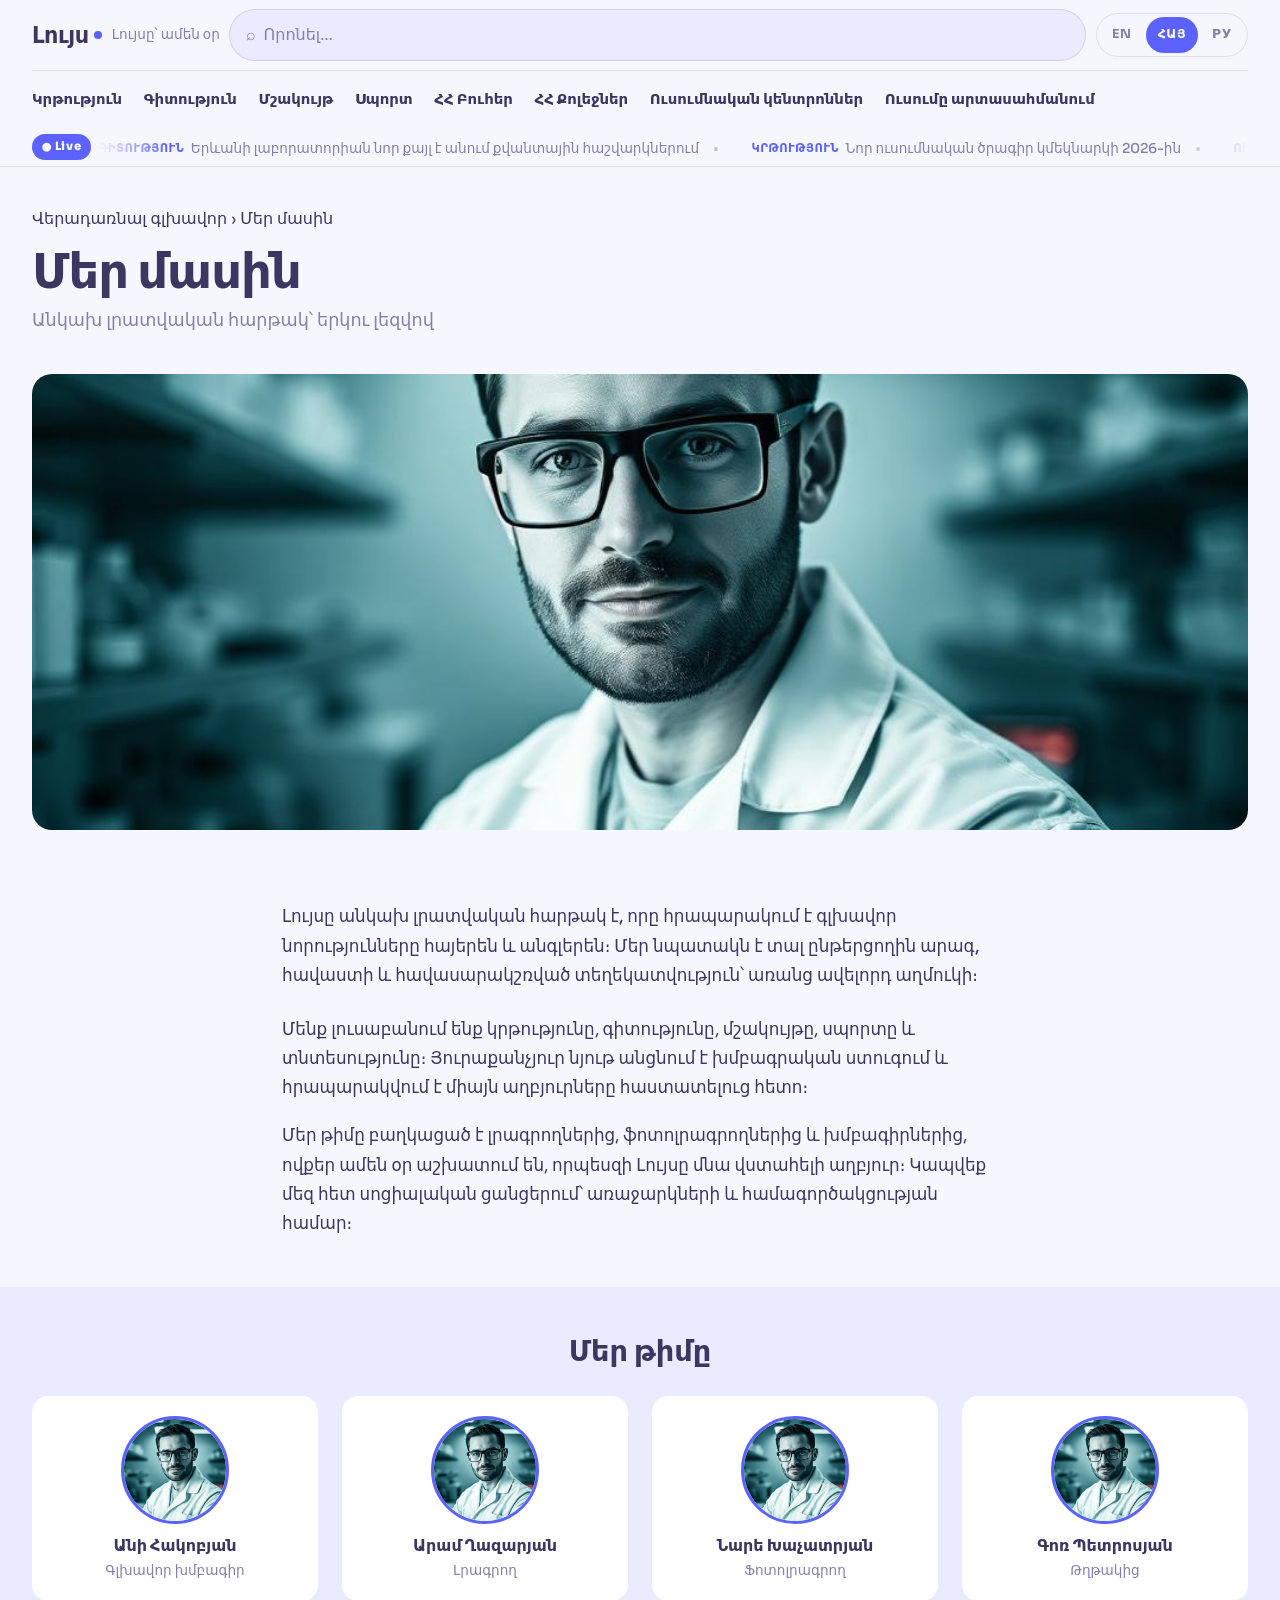
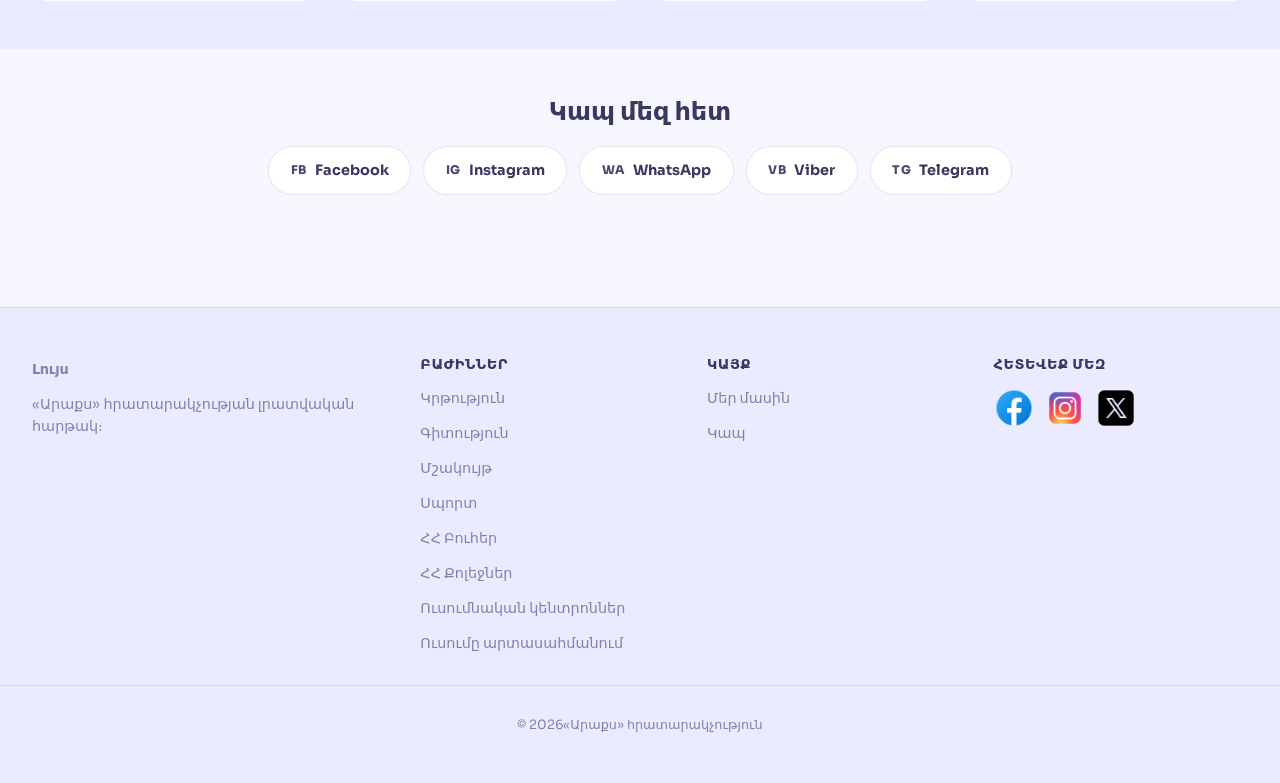
==== about.html @ 9d4c3052 "Add files via upload" ====
<!DOCTYPE html>
<html lang="hy" class="is-loading">

<head>
    <meta charset="UTF-8" />
    <meta name="viewport" content="width=device-width, initial-scale=1" />
    <title>Լույս · Luys — Մեր մասին</title>
    <meta name="description" content="Լույս · Luys — Մեր մասին։ Անկախ լրատվական հարթակ՝ երկու լեզվով։" />

    <link rel="preconnect" href="https://fonts.googleapis.com" />
    <link rel="preconnect" href="https://fonts.gstatic.com" crossorigin />
    <link
        href="https://fonts.googleapis.com/css2?family=Sora:wght@400;600;700;800&family=Manrope:wght@400;500;600;700&display=swap"
        rel="stylesheet" />

    <link rel="stylesheet" href="styles.css" />
    <link rel="stylesheet" href="about/about.css" />

    <script>
      document.documentElement.classList.add("is-loading");
      document.addEventListener("DOMContentLoaded", () => {
        document.body.classList.add("is-loading");
        setTimeout(() => document.body.classList.remove("is-loading"), 3000);
      });
    </script>
</head>

<body class="is-loading">
    <main id="main">

        <!-- HERO -->
        <section class="about-hero">
            <div class="container">
                <nav class="breadcrumbs" aria-label="Breadcrumbs">
                    <a href="index.html" data-i18n="backHome">Վերադառնալ գլխավոր</a>
                    <span class="breadcrumbs__sep">›</span>
                    <span id="breadcrumbsCurrent" data-i18n="about">Մեր մասին</span>
                </nav>

                <h1 class="about-hero__title" data-i18n="aboutTitle">Մեր մասին</h1>
                <p class="about-hero__subtitle" data-i18n="aboutSubtitle">
                    Անկախ լրատվական հարթակ՝ երկու լեզվով
                </p>
            </div>
        </section>

        <!-- BANNER IMAGE -->
        <section class="about-banner">
            <div class="container">
                <figure class="about-banner__media">
                    <img id="aboutBanner" src="lead.jpg" width="1600" height="900"
                         alt="" loading="lazy" />
                </figure>
            </div>
        </section>

        <!-- BODY -->
        <section class="about-body">
            <div class="container about-body__inner">
                <p class="about-body__lead" id="aboutBody1"></p>
                <p id="aboutBody2"></p>
                <p id="aboutBody3"></p>
            </div>
        </section>

        <!-- TEAM -->
        <section class="about-team">
            <div class="container">
                <h2 class="about-team__title" id="aboutTeamTitle"></h2>
                <div class="about-team__grid" id="aboutTeamGrid"></div>
            </div>
        </section>

        <!-- CONTACTS -->
        <section class="about-contacts">
            <div class="container about-contacts__inner">
                <h2 class="about-contacts__title" id="aboutContactsTitle"></h2>
                <div class="about-contacts__socials" id="aboutSocials"></div>
            </div>
        </section>

    </main>

    <script src="shared/shared.js"></script>
    <script src="about/about.js"></script>
</body>

</html>
---- styles.css ----
@charset "UTF-8";
/* ============ ТОКЕНЫ ============ */
:root {
  --radius: 0.75rem;
  --paper: oklch(0.975 0.012 285);
  --mist: oklch(0.945 0.03 285);
  --steel: oklch(0.62 0.06 285);
  --ink: oklch(0.36 0.07 285);
  --background: var(--paper);
  --foreground: var(--ink);
  --card: oklch(1 0 0);
  --card-foreground: var(--ink);
  --primary: oklch(0.585 0.23 275);
  --primary-foreground: oklch(0.99 0.005 285);
  --secondary: var(--mist);
  --muted: var(--mist);
  --muted-foreground: var(--steel);
  --accent: oklch(0.68 0.2 35);
  --border: oklch(0.36 0.07 285 / 12%);
  --input: oklch(0.36 0.07 285 / 14%);
  --ring: oklch(0.585 0.23 275 / 60%);
  --font-display: "Sora", ui-sans-serif, system-ui, sans-serif;
  --font-body: "Sora", ui-sans-serif, system-ui, sans-serif;
  --ease: cubic-bezier(0.2, 0.7, 0.2, 1);
  --safe-top: env(safe-area-inset-top, 0px);
  --safe-right: env(safe-area-inset-right, 0px);
  --safe-bottom: env(safe-area-inset-bottom, 0px);
  --safe-left: env(safe-area-inset-left, 0px);
}

/* ============ БАЗА ============ */
*,
*::before,
*::after {
  box-sizing: border-box;
  -webkit-tap-highlight-color: transparent;
}

html {
  scroll-behavior: smooth;
  -webkit-text-size-adjust: 100%;
  -moz-text-size-adjust: 100%;
       text-size-adjust: 100%;
}

body {
  margin: 0;
  background: var(--background);
  color: var(--foreground);
  font-family: var(--font-body);
  font-size: 16px;
  line-height: 1.55;
  -webkit-font-smoothing: antialiased;
  overflow-x: hidden;
  min-height: 100dvh;
}

img {
  display: block;
  max-width: 100%;
  height: auto;
}

a {
  color: inherit;
  text-decoration: none;
}

h1,
h2,
h3,
h4 {
  font-family: var(--font-display);
  margin: 0;
  line-height: 1.15;
}

ul {
  margin: 0;
  padding: 0;
  list-style: none;
}

button {
  font: inherit;
  cursor: pointer;
  min-height: 44px;
  min-width: 44px;
}

/* ============ КОНТЕЙНЕР ============ */
.container {
  width: 100%;
  max-width: 1440px;
  margin-inline: auto;
  padding-inline: max(1rem, var(--safe-left)) max(1rem, var(--safe-right));
}

@media (min-width: 480px) {
  .container {
    padding-inline: max(1.25rem, var(--safe-left)) max(1.25rem, var(--safe-right));
  }
}
@media (min-width: 640px) {
  .container {
    padding-inline: 1.5rem;
  }
}
@media (min-width: 1024px) {
  .container {
    padding-inline: 2rem;
  }
}
@media (min-width: 1440px) {
  .container {
    padding-inline: 2.5rem;
  }
}
.section {
  padding-block: 2rem;
}

@media (min-width: 640px) {
  .section {
    padding-block: 3rem;
  }
}
@media (min-width: 1024px) {
  .section {
    padding-block: 4rem;
  }
}
.section__title {
  font-size: clamp(1.15rem, 4vw, 1.9rem);
  font-weight: 800;
  letter-spacing: -0.01em;
  margin-bottom: 1.25rem;
  width: 100%;
  text-align: center;
}

@media (min-width: 1024px) {
  .section__title {
    margin-bottom: 1.5rem;
  }
}
.section__more {
  display: flex;
  justify-content: center;
  margin-top: 1.5rem;
}

@media (min-width: 1024px) {
  .section__more {
    margin-top: 2rem;
  }
}
/* ============ УТИЛИТЫ ============ */
.card-hover {
  transition: transform 0.4s var(--ease), box-shadow 0.4s var(--ease);
}

@media (hover: hover) and (pointer: fine) {
  .card-hover:hover {
    transform: translateY(-6px);
    box-shadow: 0 24px 48px -20px color-mix(in oklab, var(--primary) 40%, transparent);
  }
}
.story-link {
  position: relative;
}

.story-link::after {
  content: "";
  position: absolute;
  left: 0;
  bottom: -2px;
  width: 100%;
  height: 2px;
  background: var(--primary);
  border-radius: 999px;
  transform: scaleX(0);
  transform-origin: right;
  transition: transform 0.35s var(--ease);
}

@media (hover: hover) {
  .story-link:hover::after {
    transform: scaleX(1);
    transform-origin: left;
  }
}
.story-link:focus-visible::after {
  transform: scaleX(1);
  transform-origin: left;
}

.no-scrollbar {
  scrollbar-width: none;
  -ms-overflow-style: none;
}

.no-scrollbar::-webkit-scrollbar {
  display: none;
}

.reveal {
  opacity: 0;
}

.reveal.is-visible {
  animation: rise 0.6s var(--ease) both;
  animation-delay: var(--delay, 0ms);
}

@keyframes rise {
  from {
    opacity: 0;
    transform: translateY(18px);
  }
  to {
    opacity: 1;
    transform: none;
  }
}
@keyframes marquee {
  from {
    transform: translateX(0);
  }
  to {
    transform: translateX(-50%);
  }
}
@keyframes pulse-soft {
  0%, 100% {
    opacity: 1;
  }
  50% {
    opacity: 0.6;
  }
}
/* ============ ХЕДЕР ============ */
.site-header {
  position: sticky;
  top: 0;
  z-index: 30;
  background: color-mix(in oklab, var(--background) 92%, transparent);
  backdrop-filter: blur(12px);
  -webkit-backdrop-filter: blur(12px);
  border-bottom: 1px solid var(--border);
  padding-top: var(--safe-top);
}

.header-inner {
  display: flex;
  flex-direction: column;
}

.header-row {
  display: flex;
  align-items: center;
  gap: 0.6rem;
  padding-block: 0.55rem;
}

.header-row--top {
  border-bottom: 1px solid var(--border);
  flex-wrap: wrap;
}

.header-row--nav {
  justify-content: space-between;
  gap: 0.75rem;
  padding-block: 0.35rem;
}

.header-row--ticker {
  gap: 0.5rem;
  overflow: hidden;
  padding-block: 0.4rem;
}

@media (max-width: 767px) {
  .header-row--top {
    display: flex;
  }
  .header-row--ticker {
    display: none;
  }
  .brand {
    grid-area: brand;
  }
  .brand__tagline {
    display: none;
  }
  .search {
    grid-area: search;
  }
  .lang-switch {
    grid-area: lang;
  }
}
@media (min-width: 768px) {
  .header-row--top {
    flex-wrap: nowrap;
  }
}
@media (max-width: 500px) {
  .header-row--top {
    display: grid;
    grid-template-columns: 1fr auto;
    grid-template-areas: "brand  lang" "search search";
    row-gap: 0.5rem;
    padding-bottom: 0;
  }
  .search,
  .header-row--nav {
    padding-bottom: 0;
  }
}
/* Бренд */
.brand {
  display: inline-flex;
  align-items: center;
  gap: 0.35rem;
  font-family: var(--font-display);
  font-weight: 800;
  font-size: 1.2rem;
  letter-spacing: -0.02em;
  flex-shrink: 0;
}

@media (min-width: 480px) {
  .brand {
    font-size: 1.3rem;
  }
}
@media (min-width: 1024px) {
  .brand {
    font-size: 1.4rem;
  }
}
.brand__dot {
  width: 0.5rem;
  height: 0.5rem;
  border-radius: 50%;
  background: var(--primary);
  transition: transform 0.3s var(--ease);
}

@media (hover: hover) {
  .brand:hover .brand__dot {
    transform: scale(1.6);
  }
}
.brand__tagline {
  color: var(--muted-foreground);
  font-size: 0.85rem;
  display: none;
  white-space: nowrap;
}

@media (min-width: 900px) {
  .brand__tagline {
    display: inline;
  }
}
/* Поиск */
.search {
  position: relative;
  display: flex;
  align-items: center;
  gap: 0.5rem;
  flex: 1 1 auto;
  min-width: 0;
  background: var(--muted);
  border: 1px solid var(--input);
  border-radius: 999px;
  padding: 0.35rem 0.4rem 0.35rem 0.8rem;
  transition: background 0.25s var(--ease), box-shadow 0.25s var(--ease), border-color 0.25s var(--ease);
  min-height: 44px;
}

@media (min-width: 768px) {
  .search {
    padding: 0.45rem 0.5rem 0.45rem 0.95rem;
  }
}
.search:focus-within {
  background: var(--card);
  box-shadow: 0 0 0 3px var(--ring);
  border-color: transparent;
}

.search__icon {
  color: var(--muted-foreground);
  font-size: 1rem;
  flex-shrink: 0;
}

.search input {
  flex: 1;
  min-width: 0;
  border: 0;
  outline: 0;
  background: transparent;
  color: var(--foreground);
  font: inherit;
  font-size: 16px;
  padding: 0.35rem 0;
}

.search input::-moz-placeholder {
  color: var(--muted-foreground);
}

.search input::placeholder {
  color: var(--muted-foreground);
}

.search input::-webkit-search-cancel-button {
  display: none;
}

.search__clear {
  border: 0;
  background: transparent;
  color: var(--primary);
  font-weight: 700;
  font-size: 0.8rem;
  padding: 0.35rem 0.6rem;
  border-radius: 999px;
  min-height: 36px;
  min-width: auto;
}

.search__clear:active {
  background: color-mix(in oklab, var(--primary) 15%, transparent);
}

@media (hover: hover) {
  .search__clear:hover {
    background: color-mix(in oklab, var(--primary) 12%, transparent);
  }
}
/* Переключатель языка */
.lang-switch {
  display: inline-flex;
  align-items: center;
  padding: 3px;
  gap: 2px;
  border: 1px solid var(--border);
  border-radius: 999px;
  flex-shrink: 0;
}

.lang-switch__btn {
  border: 0;
  background: transparent;
  color: var(--muted-foreground);
  font-weight: 700;
  font-size: 0.75rem;
  letter-spacing: 0.04em;
  padding: 0.4rem 0.65rem;
  border-radius: 999px;
  min-height: 36px;
  min-width: 44px;
  transition: background 0.25s var(--ease), color 0.25s var(--ease);
}

@media (min-width: 480px) {
  .lang-switch__btn {
    font-size: 0.78rem;
    padding: 0.4rem 0.75rem;
  }
}
.lang-switch__btn.is-active {
  background: var(--primary);
  color: var(--primary-foreground);
}

/* Меню */
.nav {
  display: flex;
  align-items: center;
  gap: 1.1rem;
  overflow-x: auto;
  white-space: nowrap;
  padding-block: 0.35rem;
  -webkit-overflow-scrolling: touch;
  scroll-snap-type: x proximity;
  font-weight: 800;
}

@media (min-width: 768px) {
  .nav {
    gap: 1.35rem;
  }
}
.nav li {
  scroll-snap-align: start;
  flex-shrink: 0;
}

.nav a {
  display: inline-block;
  padding: 0.35rem 0;
  font-size: 0.9rem;
  font-weight: 600;
  color: var(--foreground);
}

@media (min-width: 768px) {
  .nav a {
    font-size: 0.93rem;
  }
}
.nav a.is-active {
  color: var(--primary);
}

.nav__subscribe {
  display: none;
  font-size: 0.9rem;
  font-weight: 700;
  color: var(--primary);
  flex-shrink: 0;
}

@media (min-width: 900px) {
  .nav__subscribe {
    display: inline;
  }
}
/* Бегущая строка */
.live {
  flex-shrink: 0;
  background: var(--primary);
  color: var(--primary-foreground);
  font-size: 0.68rem;
  font-weight: 800;
  letter-spacing: 0.05em;
  padding: 0.25rem 0.55rem;
  border-radius: 999px;
  white-space: nowrap;
}

@media (min-width: 480px) {
  .live {
    font-size: 0.72rem;
    padding: 0.25rem 0.6rem;
  }
}
.ticker {
  flex: 1;
  overflow: hidden;
  mask-image: linear-gradient(to right, transparent, #000 6%, #000 94%, transparent);
  -webkit-mask-image: linear-gradient(to right, transparent, #000 6%, #000 94%, transparent);
  min-width: 0;
}

.ticker__track {
  display: inline-flex;
  gap: 1.5rem;
  white-space: nowrap;
  animation: marquee 45s linear infinite;
  font-size: 0.8rem;
  color: var(--muted-foreground);
  will-change: transform;
}

@media (min-width: 480px) {
  .ticker__track {
    gap: 2rem;
    font-size: 0.85rem;
  }
}
@media (hover: hover) {
  .ticker__track:hover {
    animation-play-state: paused;
  }
}
.ticker__track span {
  flex-shrink: 0;
}

/* Кликабельный элемент тикера */
.ticker__item {
  display: inline-flex;
  align-items: center;
  gap: 0.4rem;
  flex-shrink: 0;
  color: var(--muted-foreground);
  text-decoration: none;
  transition: color 0.2s var(--ease);
}

@media (hover: hover) {
  .ticker__item:hover {
    color: var(--primary);
  }
  .ticker__item:hover .ticker__title {
    text-decoration: underline;
  }
}
.ticker__cat {
  color: var(--primary);
  font-weight: 800;
  text-transform: uppercase;
  font-size: 0.72rem;
  letter-spacing: 0.04em;
  white-space: nowrap;
}

.ticker__title {
  font-weight: 500;
}

/* Разделитель между элементами */
.ticker__item::after {
  content: "•";
  color: var(--muted-foreground);
  opacity: 0.5;
  margin-left: 0.5rem;
}

/* ============ HERO ============ */
.hero__grid {
  display: grid;
  gap: 1.5rem;
  grid-template-columns: 1fr;
}

@media (min-width: 768px) {
  .hero__grid {
    gap: 2rem;
  }
}
@media (min-width: 1024px) {
  .hero__grid {
    grid-template-columns: repeat(12, 1fr);
  }
  .hero__lead {
    grid-column: span 7;
  }
  .hero__side {
    grid-column: span 5;
  }
}
.badge {
  display: inline-block;
  background: var(--primary);
  color: var(--primary-foreground);
  font-size: 0.68rem;
  font-weight: 800;
  letter-spacing: 0.06em;
  text-transform: uppercase;
  padding: 0.3rem 0.7rem;
  border-radius: 999px;
  margin-bottom: 0.75rem;
  box-shadow: 0 8px 20px -10px color-mix(in oklab, var(--primary) 70%, transparent);
}

.badge--pulse {
  animation: pulse-soft 2.4s ease-in-out infinite;
}

.hero__media {
  display: block;
  overflow: hidden;
  border-radius: 0.9rem;
  aspect-ratio: 16/10;
}

@media (min-width: 480px) {
  .hero__media {
    border-radius: 1rem;
  }
}
@media (min-width: 1024px) {
  .hero__media {
    aspect-ratio: 16/9;
  }
}
.hero__media img {
  width: 100%;
  height: 100%;
  -o-object-fit: cover;
     object-fit: cover;
  transition: transform 0.7s var(--ease);
}

@media (hover: hover) {
  .hero__media:hover img {
    transform: scale(1.04);
  }
}
.hero__title {
  font-size: clamp(1.4rem, 5.5vw, 2.9rem);
  font-weight: 800;
  letter-spacing: -0.02em;
  margin-top: 1rem;
  transition: color 0.25s var(--ease);
  word-wrap: break-word;
  overflow-wrap: break-word;
  hyphens: auto;
  font-family: math;
}

@media (min-width: 640px) {
  .hero__title {
    margin-top: 1.25rem;
  }
}
@media (hover: hover) {
  .hero__title:hover {
    color: var(--primary);
  }
}
.hero__summary {
  color: var(--muted-foreground);
  margin-top: 0.6rem;
  max-width: 60ch;
  font-size: 0.95rem;
  line-height: 1.6;
}

@media (min-width: 640px) {
  .hero__summary {
    font-size: 1rem;
    margin-top: 0.75rem;
  }
}
.meta {
  font-size: 14px;
  color: var(--muted-foreground);
  margin-top: 0.75rem;
  font-weight: 500;
}

.side__heading {
  font-size: 0.95rem;
  font-weight: 800;
  text-transform: uppercase;
  letter-spacing: 0.06em;
  padding-bottom: 0.65rem;
  border-bottom: 2px solid var(--primary);
  margin-bottom: 0.5rem;
}

@media (min-width: 640px) {
  .side__heading {
    font-size: 1.05rem;
  }
}
.top-item {
  display: flex;
  align-items: center;
  gap: 0.75rem;
  padding: 0.7rem 0.5rem;
  border-radius: 0.9rem;
  transition: transform 0.35s var(--ease), background 0.35s var(--ease), box-shadow 0.35s var(--ease);
}

@media (min-width: 480px) {
  .top-item {
    gap: 0.85rem;
    padding: 0.8rem 0.6rem;
  }
}
.top-item + .top-item {
  border-top: 1px solid var(--border);
}

@media (hover: hover) {
  .top-item:hover {
    background: var(--card);
    transform: translateY(-4px);
    box-shadow: 0 20px 40px -24px color-mix(in oklab, var(--primary) 45%, transparent);
  }
  .top-item:hover img {
    transform: scale(1.08);
  }
}
.top-item:active {
  background: var(--card);
}

.top-item img {
  width: 56px;
  height: 56px;
  flex-shrink: 0;
  border-radius: 0.6rem;
  -o-object-fit: cover;
     object-fit: cover;
  transition: transform 0.5s var(--ease);
}

@media (min-width: 480px) {
  .top-item img {
    width: 64px;
    height: 64px;
  }
}
.top-item__cat {
  font-size: 0.68rem;
  font-weight: 800;
  color: var(--primary);
  text-transform: uppercase;
  letter-spacing: 0.05em;
}

.top-item__title {
  font-family: var(--font-display);
  font-weight: 700;
  font-size: 0.92rem;
  line-height: 1.3;
}

@media (min-width: 480px) {
  .top-item__title {
    font-size: 0.98rem;
  }
}
/* ============ СЕТКИ ============ */
.grid {
  display: grid;
  gap: 1rem;
}

@media (min-width: 480px) {
  .grid {
    gap: 1.15rem;
  }
}
@media (min-width: 768px) {
  .grid {
    gap: 1.25rem;
  }
}
.grid--latest {
  grid-template-columns: 1fr;
}

@media (min-width: 480px) {
  .grid--latest {
    grid-template-columns: repeat(2, 1fr);
  }
}
@media (min-width: 900px) {
  .grid--latest {
    grid-template-columns: repeat(3, 1fr);
  }
}
@media (min-width: 1200px) {
  .grid--latest {
    grid-template-columns: repeat(4, 1fr);
  }
}
.grid--wide {
  grid-template-columns: 1fr;
}

@media (min-width: 640px) {
  .grid--wide {
    grid-template-columns: repeat(2, 1fr);
  }
}
@media (min-width: 1024px) {
  .grid--wide {
    grid-template-columns: repeat(3, 1fr);
  }
}
/* ============ CARD ============ */
.card {
  display: block;
  position: relative;
  overflow: hidden;
  border-radius: 0.9rem;
  background: var(--ink);
  aspect-ratio: 4/5;
}

@media (min-width: 480px) {
  .card {
    border-radius: 1rem;
  }
}
.card img {
  width: 100%;
  height: 100%;
  -o-object-fit: cover;
     object-fit: cover;
  transition: transform 0.7s var(--ease);
}

@media (hover: hover) {
  .card:hover img {
    transform: scale(1.1);
  }
}
.card::after {
  content: "";
  position: absolute;
  inset: 0;
  background: linear-gradient(to top, color-mix(in oklab, var(--ink) 90%, transparent) 0%, color-mix(in oklab, var(--ink) 25%, transparent) 45%, transparent 100%);
  pointer-events: none;
}

.card__body {
  position: absolute;
  left: 0;
  right: 0;
  bottom: 0;
  z-index: 2;
  padding: 0.85rem;
  color: #fff;
  transition: transform 0.4s var(--ease);
}

@media (min-width: 480px) {
  .card__body {
    padding: 1rem;
  }
}
@media (hover: hover) {
  .card:hover .card__body {
    transform: translateY(-4px);
  }
}
.card__title {
  font-size: 1rem;
  font-weight: 700;
  letter-spacing: -0.01em;
  line-height: 1.3;
  display: -webkit-box;
  -webkit-box-orient: vertical;
  overflow: hidden;
}

@media (min-width: 480px) {
  .card__title {
    font-size: 1.08rem;
  }
}
@media (min-width: 1024px) {
  .card__title {
    font-size: 1.12rem;
  }
}
.card__time {
  display: block;
  font-size: 0.72rem;
  opacity: 0.85;
  margin-top: 0.35rem;
}

.card--wide {
  aspect-ratio: 16/10;
}

@media (min-width: 640px) {
  .card--wide {
    aspect-ratio: 16/9;
  }
}
/* ============ ДАЙДЖЕСТЫ ============ */
.digests {
  display: grid;
  gap: 1.25rem;
  grid-template-columns: 1fr;
}

@media (min-width: 768px) {
  .digests {
    gap: 1.5rem;
    grid-template-columns: repeat(2, 1fr);
  }
}
.digest {
  background: var(--card);
  border: 1px solid var(--border);
  border-radius: 1rem;
  padding: 1rem;
}

@media (min-width: 480px) {
  .digest {
    border-radius: 1.25rem;
    padding: 1.25rem;
  }
}
.digest__title {
  font-size: 1.05rem;
  font-weight: 800;
  padding-bottom: 0.65rem;
  margin-bottom: 0.5rem;
  border-bottom: 2px solid var(--primary);
}

@media (min-width: 480px) {
  .digest__title {
    font-size: 1.15rem;
  }
}
.digest-item {
  display: flex;
  align-items: center;
  gap: 0.65rem;
  padding: 0.6rem 0;
}

.digest-item + .digest-item {
  border-top: 1px solid var(--border);
}

.digest-item img {
  width: 52px;
  height: 52px;
  flex-shrink: 0;
  -o-object-fit: cover;
     object-fit: cover;
  border-radius: 0.55rem;
}

@media (min-width: 480px) {
  .digest-item img {
    width: 56px;
    height: 56px;
    border-radius: 0.6rem;
  }
}
.digest-item__title {
  font-weight: 700;
  font-size: 0.9rem;
  line-height: 1.3;
}

@media (min-width: 480px) {
  .digest-item__title {
    font-size: 0.93rem;
  }
}
.digest-item__time {
  font-size: 0.72rem;
  color: var(--muted-foreground);
}

/* ============ NEWSLETTER ============ */
.newsletter {
  position: relative;
  overflow: hidden;
  background: var(--primary);
  color: var(--primary-foreground);
  border-radius: 1.25rem;
  padding: 1.75rem 1rem;
  text-align: center;
  isolation: isolate;
}

@media (min-width: 480px) {
  .newsletter {
    border-radius: 1.5rem;
    padding: 2.25rem 1.5rem;
  }
}
@media (min-width: 768px) {
  .newsletter {
    padding: 3.5rem 2rem;
  }
}
.newsletter__blob {
  position: absolute;
  border-radius: 50%;
  filter: blur(60px);
  opacity: 0.5;
  z-index: -1;
  pointer-events: none;
}

.newsletter__blob--a {
  width: 180px;
  height: 180px;
  background: var(--accent);
  top: -70px;
  left: -50px;
}

.newsletter__blob--b {
  width: 220px;
  height: 220px;
  background: var(--mist);
  bottom: -100px;
  right: -60px;
}

@media (min-width: 768px) {
  .newsletter__blob--a {
    width: 260px;
    height: 260px;
    top: -90px;
    left: -60px;
  }
  .newsletter__blob--b {
    width: 300px;
    height: 300px;
    bottom: -120px;
    right: -80px;
  }
}
.newsletter__title {
  font-size: clamp(1.3rem, 4.5vw, 2.2rem);
  font-weight: 800;
  word-wrap: break-word;
}

.newsletter__text {
  margin-top: 0.5rem;
  opacity: 0.92;
  font-size: 0.95rem;
}

.newsletter__form {
  margin-top: 1.25rem;
  display: flex;
  flex-direction: column;
  gap: 0.6rem;
  align-items: stretch;
}

@media (min-width: 640px) {
  .newsletter__form {
    flex-direction: row;
    flex-wrap: wrap;
    justify-content: center;
    align-items: center;
  }
}
.newsletter__form input {
  flex: 1 1 100%;
  width: 100%;
  padding: 0.85rem 1.1rem;
  border-radius: 999px;
  border: 1px solid transparent;
  outline: 0;
  font: inherit;
  font-size: 16px;
  min-height: 48px;
}

@media (min-width: 640px) {
  .newsletter__form input {
    flex: 1 1 260px;
    max-width: 380px;
  }
}
.newsletter__form input:focus {
  border-color: var(--primary-foreground);
}

.newsletter__done {
  margin-top: 1.25rem;
  font-weight: 800;
  font-size: 1rem;
}

@media (min-width: 480px) {
  .newsletter__done {
    font-size: 1.1rem;
  }
}
/* ============ КНОПКИ ============ */
.btn {
  border: 0;
  border-radius: 999px;
  font-weight: 700;
  font-size: 0.92rem;
  padding: 0.8rem 1.4rem;
  min-height: 48px;
  display: inline-flex;
  align-items: center;
  justify-content: center;
  transition: transform 0.25s var(--ease), background 0.25s var(--ease), color 0.25s var(--ease);
}

@media (min-width: 480px) {
  .btn {
    font-size: 1rem;
    padding: 0.85rem 1.5rem;
  }
}
.btn--solid {
  background: var(--ink);
  color: var(--paper);
}

.btn--ghost {
  background: transparent;
  color: var(--primary);
  border: 1.5px solid color-mix(in oklab, var(--primary) 45%, transparent);
}

@media (hover: hover) {
  .btn--solid:hover {
    transform: translateY(-2px);
  }
  .btn--ghost:hover {
    background: var(--primary);
    color: var(--primary-foreground);
  }
}
.btn:active {
  transform: scale(0.98);
}

/* ============ ПОИСК РЕЗУЛЬТАТЫ ============ */
.search-results__count {
  color: var(--muted-foreground);
  margin-bottom: 1.25rem;
  font-size: 0.9rem;
}

.search-results__empty {
  text-align: center;
  padding: 2.5rem 1rem;
  color: var(--muted-foreground);
  font-weight: 600;
}

@media (min-width: 640px) {
  .search-results__empty {
    padding: 3rem 0;
  }
}
/* ============ ФУТЕР ============ */
.site-footer {
  margin-top: 2rem;
  border-top: 1px solid var(--border);
  background: var(--mist);
  padding-top: 2rem;
  padding-bottom: max(1rem, var(--safe-bottom));
}

@media (min-width: 1024px) {
  .site-footer {
    margin-top: 3rem;
    padding-top: 3rem;
  }
}
.footer__grid {
  display: grid;
  gap: 1.5rem;
  grid-template-columns: 1fr;
}

@media (min-width: 480px) {
  .footer__grid {
    grid-template-columns: repeat(2, 1fr);
    gap: 1.75rem;
  }
}
@media (min-width: 1024px) {
  .footer__grid {
    grid-template-columns: 1.4fr 1fr 1fr 1fr;
    gap: 2rem;
  }
}
.footer__col h4 {
  font-size: 0.9rem;
  font-weight: 800;
  margin-bottom: 0.75rem;
  text-transform: uppercase;
  letter-spacing: 0.04em;
}

.footer__col li + li {
  margin-top: 0.5rem;
}

.footer__col a {
  color: var(--muted-foreground);
  font-size: 0.9rem;
  display: inline-block;
  padding-block: 0.15rem;
}

@media (hover: hover) {
  .footer__col a:hover {
    color: var(--primary);
  }
}
.footer__about {
  color: var(--muted-foreground);
  font-size: 0.9rem;
  margin-top: 0.65rem;
  max-width: 32ch;
}

.socials {
  display: flex;
  gap: 0.55rem;
  flex-wrap: wrap;
}

.socials a {
  width: 42px;
  height: 42px;
  display: grid;
  place-items: center;
  font-size: 0.8rem;
  font-weight: 800;
  transition: transform 0.3s var(--ease);
}

@media (hover: hover) {
  .socials a:hover {
    transform: scale(1.12);
  }
}
.footer__bottom {
  margin-top: 1.75rem;
  padding-block: 1.1rem;
  border-top: 1px solid var(--border);
  font-size: 0.8rem;
  color: var(--muted-foreground);
  text-align: center;
}

@media (min-width: 640px) {
  .footer__bottom {
    text-align: center;
  }
}
/* ============ ЛАНДШАФТ ============ */
@media (max-height: 500px) and (orientation: landscape) {
  .site-header {
    position: static;
  }
  .hero__media {
    aspect-ratio: 21/9;
  }
  .section {
    padding-block: 1.5rem;
  }
}
/* ============ УЗКИЕ ЭКРАНЫ ============ */
@media (max-width: 360px) {
  .container {
    padding-inline: 0.75rem;
  }
  .brand {
    font-size: 1.1rem;
  }
  .header-row {
    gap: 0.4rem;
  }
  .lang-switch__btn {
    padding: 0.4rem 0.5rem;
    font-size: 0.7rem;
    min-width: 40px;
  }
  .nav {
    gap: 0.9rem;
  }
  .nav a {
    font-size: 0.85rem;
  }
  .card__title {
    font-size: 0.95rem;
  }
  .newsletter {
    padding: 1.5rem 0.85rem;
  }
}
/* ============ БОЛЬШИЕ ЭКРАНЫ ============ */
@media (min-width: 1536px) {
  .container {
    max-width: 1560px;
  }
  .hero__title {
    font-size: 3.1rem;
  }
}
/* ============ RETINA ============ */
@media (min-resolution: 192dpi) {
  .card img,
  .hero__media img {
    image-rendering: -webkit-optimize-contrast;
  }
}
/* ============ ДОСТУПНОСТЬ ============ */
@media (prefers-reduced-motion: reduce) {
  *,
  *::before,
  *::after {
    animation-duration: 0.001ms !important;
    animation-iteration-count: 1 !important;
    transition-duration: 0.001ms !important;
    scroll-behavior: auto !important;
  }
}
:focus-visible {
  outline: 2px solid var(--primary);
  outline-offset: 2px;
  border-radius: 4px;
}

/* ============ БУРГЕР ============ */
/* ============ БУРГЕР (внутри .lang-switch) ============ */
.burger {
  display: none; /* по умолчанию скрыт (десктоп) */
  flex-direction: column;
  justify-content: center;
  align-items: center;
  gap: 4px;
  width: 32px;
  height: 32px;
  padding: 0;
  border: 0;
  border-radius: 999px;
  background: transparent;
  flex-shrink: 0;
  margin-left: 2px;
  transition: background 0.25s var(--ease), transform 0.25s var(--ease);
}

.burger:hover {
  background: color-mix(in oklab, var(--primary) 15%, transparent);
}

.burger:active {
  background: color-mix(in oklab, var(--primary) 25%, transparent);
  transform: scale(0.95);
}

.burger__line {
  display: block;
  height: 2px;
  width: 16px;
  background: var(--ink);
  border-radius: 2px;
  transition: transform 0.3s var(--ease), opacity 0.2s var(--ease), width 0.25s var(--ease);
}

/* Состояние "открыто" — крестик */
.burger.is-open {
  background: var(--primary);
}

.burger.is-open .burger__line {
  background: var(--primary-foreground);
}

.burger.is-open .burger__line:nth-child(1) {
  transform: translateY(6px) rotate(45deg);
}

.burger.is-open .burger__line:nth-child(2) {
  opacity: 0;
  width: 0;
}

.burger.is-open .burger__line:nth-child(3) {
  transform: translateY(-6px) rotate(-45deg);
}

/* Показываем бургер только на мобильных / планшетах */
@media (max-width: 899px) {
  .burger {
    display: inline-flex;
  }
}
/* На узких экранах уменьшаем переключатель языка */
@media (max-width: 360px) {
  .lang-switch {
    padding: 2px;
  }
  .lang-switch__btn {
    min-width: 34px;
    padding: 0.35rem 0.45rem;
    font-size: 0.68rem;
  }
  .burger {
    width: 28px;
    height: 28px;
  }
  .burger__line {
    width: 14px;
  }
}
@media (max-width: 899px) {
  .header-row--nav {
    position: relative;
    justify-content: flex-start;
    gap: 0.75rem;
    padding-block: 0.5rem;
  }
  .nav {
    position: absolute;
    top: calc(100% + 6px);
    left: 0;
    right: 0;
    z-index: 40;
    flex-direction: column;
    align-items: stretch;
    gap: 0;
    max-height: 0;
    overflow: hidden;
    opacity: 0;
    visibility: hidden;
    transform: translateY(-8px);
    padding: 0;
    background: var(--card);
    border: 1px solid var(--border);
    border-radius: 1rem;
    box-shadow: 0 24px 48px -20px color-mix(in oklab, var(--ink) 30%, transparent);
    transition: max-height 0.35s var(--ease), opacity 0.25s var(--ease), transform 0.3s var(--ease), visibility 0.3s var(--ease), padding 0.3s var(--ease);
  }
  .nav.is-open {
    max-height: 80vh;
    opacity: 1;
    visibility: visible;
    transform: translateY(0);
    padding: 0.5rem;
  }
  .nav li {
    width: 100%;
  }
  .nav a {
    display: block;
    width: 100%;
    padding: 0.8rem 0.9rem;
    font-size: 1rem;
    font-weight: 600;
    border-radius: 0.6rem;
    transition: background 0.2s var(--ease), color 0.2s var(--ease);
  }
  .nav a:active {
    background: var(--muted);
  }
  .nav a.is-active {
    background: color-mix(in oklab, var(--primary) 12%, transparent);
    color: var(--primary);
  }
  .nav a.story-link::after {
    display: none;
  }
  .nav__subscribe {
    display: inline;
    margin-left: auto;
    font-size: 0.85rem;
  }
}
/* =========================================================
   СЛАЙДЕРЫ (на Swiper.js)
   Внутри слайда — та же карточка .card, что и в старом дизайне
   ========================================================= */
.sliders-stack {
  display: flex;
  flex-direction: column;
  gap: 2rem;
}

/* Заголовок слайдера */
.slider-head {
  display: flex;
  align-items: baseline;
  justify-content: space-between;
  gap: 1rem;
  margin-bottom: 1rem;
  padding-bottom: 0.75rem;
  border-bottom: 2px solid var(--primary);
  flex-wrap: wrap;
}

.slider-head__title {
  font-size: clamp(1.15rem, 3vw, 1.6rem);
  font-weight: 800;
  letter-spacing: -0.01em;
  color: var(--ink);
}

.slider-head__subtitle {
  font-size: 0.85rem;
  color: var(--muted-foreground);
  font-weight: 500;
}

/* Обёртка Swiper */
.news-swiper {
  position: relative;
  overflow: hidden;
  border-radius: 1rem;
  padding-bottom: 70px;
}

.news-swiper .swiper-slide {
  height: auto;
}

/* Карточка внутри слайда — на всю ширину */
.news-swiper .swiper-slide .card {
  width: 100%;
  aspect-ratio: 5/6;
  border-radius: 1rem;
}

/* Увеличенный заголовок внутри слайдера */
.news-swiper .swiper-slide .card__title {
  font-size: 0.8rem;
}

@media (min-width: 640px) {
  .news-swiper .swiper-slide .card__title {
    font-size: 1rem;
  }
}
@media (min-width: 1024px) {
  .news-swiper .swiper-slide .card__title {
    font-size: 1.2rem;
  }
}
/* Стеклянные стрелки Swiper */
.news-swiper .swiper-button-prev,
.news-swiper .swiper-button-next {
  bottom: var(--swiper-pagination-bottom, 8px);
  top: var(--swiper-pagination-top, auto);
  width: 44px;
  height: 44px;
  border-radius: 50%;
  background: transparent;
  backdrop-filter: blur(10px);
  -webkit-backdrop-filter: blur(10px);
  color: var(--ink);
  display: grid;
  place-items: center;
  box-shadow: 0 10px 30px -12px color-mix(in oklab, var(--ink) 45%, transparent);
  border: 2px solid var(--ink);
  outline: none;
}

.news-swiper .swiper-button-prev::after,
.news-swiper .swiper-button-next::after {
  font-size: 1.1rem;
  font-weight: 800;
}

.news-swiper .swiper-button-prev:hover,
.news-swiper .swiper-button-next:hover {
  transform: scale(1.06);
}

.news-swiper .swiper-button-prev {
  left: 0.75rem;
}

.news-swiper .swiper-button-next {
  right: 0.75rem;
}

@media (hover: hover) {
  .news-swiper .swiper-button-prev:hover,
  .news-swiper .swiper-button-next:hover {
    transform: scale(1.06);
  }
}
/* Точки-пагинация поверх слайда снизу */
.news-swiper .swiper-pagination {
  position: absolute;
  left: 50%;
  bottom: 20px;
  transform: translateX(-50%);
  display: flex;
  gap: 0.4rem;
  padding: 0.4rem 0.65rem;
  border-radius: 999px;
  background: color-mix(in oklab, var(--ink) 35%, transparent);
  backdrop-filter: blur(6px);
  -webkit-backdrop-filter: blur(6px);
  width: auto !important;
}

.news-swiper .swiper-pagination-bullet {
  width: 8px;
  height: 8px;
  border-radius: 999px;
  background: rgba(255, 255, 255, 0.55);
  opacity: 1;
  margin: 0 !important;
  transition: background 0.25s var(--ease), width 0.25s var(--ease);
}

.news-swiper .swiper-pagination-bullet-active {
  background: #fff;
  width: 22px;
}

/* =========================================================
   Подсказки поиска (autocomplete)
   ========================================================= */
.search {
  position: relative; /* якорь для абсолютного списка */
}

.search-suggest {
  position: absolute;
  top: calc(100% + 6px);
  left: 0;
  right: 0;
  z-index: 60;
  background: var(--card);
  border: 1px solid var(--border);
  border-radius: 1rem;
  box-shadow: 0 24px 48px -20px color-mix(in oklab, var(--ink) 30%, transparent);
  max-height: 420px;
  overflow-y: auto;
  -webkit-overflow-scrolling: touch;
  padding: 0.4rem;
  animation: suggestIn 0.18s var(--ease) both;
}

@keyframes suggestIn {
  from {
    opacity: 0;
    transform: translateY(-6px);
  }
  to {
    opacity: 1;
    transform: none;
  }
}
.search-suggest__item {
  display: flex;
  align-items: center;
  gap: 0.75rem;
  padding: 0.55rem 0.65rem;
  border-radius: 0.75rem;
  text-decoration: none;
  color: inherit;
  transition: background 0.15s var(--ease);
}

.search-suggest__item + .search-suggest__item {
  margin-top: 2px;
}

@media (hover: hover) {
  .search-suggest__item:hover {
    background: var(--muted);
  }
}
.search-suggest__item.is-active {
  background: color-mix(in oklab, var(--primary) 14%, transparent);
}

.search-suggest__img {
  width: 44px;
  height: 44px;
  flex-shrink: 0;
  border-radius: 0.55rem;
  -o-object-fit: cover;
     object-fit: cover;
  display: block;
}

.search-suggest__body {
  min-width: 0;
  flex: 1;
}

.search-suggest__cat {
  font-size: 0.68rem;
  font-weight: 800;
  color: var(--primary);
  text-transform: uppercase;
  letter-spacing: 0.05em;
  margin-bottom: 0.1rem;
}

.search-suggest__title {
  font-size: 0.9rem;
  font-weight: 600;
  line-height: 1.3;
  color: var(--ink);
  display: -webkit-box;
  -webkit-box-orient: vertical;
  overflow: hidden;
}

/* Мобильная адаптация */
@media (max-width: 500px) {
  .search-suggest {
    max-height: 60vh;
  }
  .search-suggest__title {
    font-size: 0.85rem;
  }
  .search-suggest__img {
    width: 40px;
    height: 40px;
  }
}
/* =========================================================
   Ссылки-обёртки и режим поиска
   ========================================================= */
a.hero__media,
a.card,
a.top-item,
a.digest-item,
a.brand {
  cursor: pointer;
}

/* Когда searchResults активен, homeContent скрыт — но оба
   находятся в <main>, поэтому ничего дополнительно не нужно. */
#searchResults[hidden],
#homeContent[hidden] {
  display: none !important;
}

/* Антимигание при подходе 2: пока JS не смонтировал header/footer — body прозрачный */
body.is-loading {
  opacity: 0;
}

body {
  transition: opacity 0.15s var(--ease, ease);
}

/* =========================================================
   Дайджесты — 5 колонок + ссылка «…»
   ========================================================= */
.digests--five {
  grid-template-columns: 1fr;
}

@media (min-width: 480px) {
  .digests--five {
    grid-template-columns: repeat(2, 1fr);
  }
}
@media (min-width: 768px) {
  .digests--five {
    grid-template-columns: repeat(2, 1fr);
  }
}
@media (min-width: 1024px) {
  .digests--five {
    grid-template-columns: repeat(3, 1fr);
  }
}
@media (min-width: 1440px) {
  .digests--five {
    grid-template-columns: repeat(5, 1fr);
  }
}
.digest__more {
  display: inline-block;
  margin-top: 0.75rem;
  font-weight: 700;
  font-size: 0.9rem;
  color: var(--primary);
  text-decoration: none;
}

/* Две ссылки подряд (Կրթություն + Գիտություն) — с отступом */
.digest__more + .digest__more {
  margin-left: 0.75rem;
}

@media (hover: hover) {
  .digest__more:hover {
    color: var(--primary);
    text-decoration: underline;
  }
}
/* =========================================================
   Дайджесты — 8 колонок
   ========================================================= */
.digests--eight {
  grid-template-columns: 1fr;
}

@media (min-width: 480px) {
  .digests--eight {
    grid-template-columns: repeat(2, 1fr);
  }
}
@media (min-width: 768px) {
  .digests--eight {
    grid-template-columns: repeat(2, 1fr);
  }
}
@media (min-width: 1024px) {
  .digests--eight {
    grid-template-columns: repeat(4, 1fr);
  }
}
@media (min-width: 1440px) {
  .digests--eight {
    grid-template-columns: repeat(4, 1fr);
  }
}
/* Ссылка «…» под дайджестом */
.digest__more {
  display: inline-block;
  margin-top: 0.75rem;
  font-weight: 700;
  font-size: 0.9rem;
  color: var(--primary);
  text-decoration: none;
}

.digest__more + .digest__more {
  margin-left: 0.75rem;
}

@media (hover: hover) {
  .digest__more:hover {
    color: var(--primary);
    text-decoration: underline;
  }
}/*# sourceMappingURL=styles.css.map */
---- about/about.css ----
@charset "UTF-8";
/* =========================================================
   Страница «Մեր մասին»
   ========================================================= */
/* ---------- HERO ---------- */
.about-hero {
  padding-block: 2rem 1.25rem;
}

@media (min-width: 768px) {
  .about-hero {
    padding-block: 2.5rem 1.5rem;
  }
}
.about-hero__title {
  font-size: clamp(1.8rem, 5.5vw, 3rem);
  font-weight: 800;
  letter-spacing: -0.02em;
  margin: 0.75rem 0 0.5rem;
  color: var(--ink);
}

.about-hero__subtitle {
  color: var(--muted-foreground);
  font-size: 1rem;
  max-width: 60ch;
  margin: 0;
}

@media (min-width: 640px) {
  .about-hero__subtitle {
    font-size: 1.1rem;
  }
}
/* ---------- BANNER ---------- */
.about-banner {
  padding-block: 1rem 1.5rem;
}

.about-banner__media {
  margin: 0;
  overflow: hidden;
  border-radius: 1rem;
  aspect-ratio: 16/7;
  background: var(--muted);
}

@media (min-width: 640px) {
  .about-banner__media {
    border-radius: 1.25rem;
    aspect-ratio: 16/6;
  }
}
.about-banner__media img {
  width: 100%;
  height: 100%;
  -o-object-fit: cover;
     object-fit: cover;
  display: block;
}

/* ---------- BODY ---------- */
.about-body {
  padding-block: 2rem;
}

@media (min-width: 768px) {
  .about-body {
    padding-block: 3rem;
  }
}
.about-body__inner {
  max-width: 780px;
  margin-inline: auto;
}

.about-body__inner p {
  font-size: 1.05rem;
  line-height: 1.75;
  color: var(--ink);
  margin: 0 0 1.15rem;
}

.about-body__inner p:last-child {
  margin-bottom: 0;
}

.about-body__lead {
  font-size: 1.2rem;
  line-height: 1.6;
  font-weight: 500;
  color: var(--ink);
  margin-bottom: 1.5rem !important;
}

@media (min-width: 640px) {
  .about-body__lead {
    font-size: 1.3rem;
  }
}
/* ---------- TEAM ---------- */
.about-team {
  padding-block: 2rem;
  background: var(--mist);
}

@media (min-width: 768px) {
  .about-team {
    padding-block: 3rem;
  }
}
.about-team__title {
  font-size: clamp(1.25rem, 4vw, 1.8rem);
  font-weight: 800;
  text-align: center;
  margin: 0 0 1.75rem;
  color: var(--ink);
}

.about-team__grid {
  display: grid;
  grid-template-columns: repeat(2, 1fr);
  gap: 1.25rem;
}

@media (min-width: 700px) {
  .about-team__grid {
    grid-template-columns: repeat(4, 1fr);
    gap: 1.5rem;
  }
}
.about-team__card {
  text-align: center;
  background: var(--card);
  border-radius: 1rem;
  padding: 1.25rem 0.85rem;
  transition: transform 0.35s var(--ease), box-shadow 0.35s var(--ease);
}

@media (hover: hover) {
  .about-team__card:hover {
    transform: translateY(-4px);
    box-shadow: 0 20px 40px -20px color-mix(in oklab, var(--primary) 40%, transparent);
  }
}
.about-team__avatar {
  width: 92px;
  height: 92px;
  border-radius: 50%;
  overflow: hidden;
  margin: 0 auto 0.85rem;
  background: var(--muted);
  border: 3px solid var(--primary);
}

@media (min-width: 640px) {
  .about-team__avatar {
    width: 108px;
    height: 108px;
  }
}
.about-team__avatar img {
  width: 100%;
  height: 100%;
  -o-object-fit: cover;
     object-fit: cover;
  display: block;
}

.about-team__name {
  font-family: var(--font-display);
  font-size: 1rem;
  font-weight: 700;
  margin: 0 0 0.25rem;
  color: var(--ink);
}

.about-team__role {
  font-size: 0.85rem;
  color: var(--muted-foreground);
  margin: 0;
}

/* ---------- CONTACTS ---------- */
.about-contacts {
  padding-block: 2.5rem 3.5rem;
}

@media (min-width: 768px) {
  .about-contacts {
    padding-block: 3rem 4rem;
  }
}
.about-contacts__inner {
  text-align: center;
}

.about-contacts__title {
  font-size: clamp(1.15rem, 3.5vw, 1.6rem);
  font-weight: 800;
  margin: 0 0 1.25rem;
  color: var(--ink);
}

.about-contacts__socials {
  display: flex;
  flex-wrap: wrap;
  justify-content: center;
  gap: 0.75rem;
}

.about-contacts__socials a {
  display: inline-flex;
  align-items: center;
  justify-content: center;
  gap: 0.5rem;
  min-height: 48px;
  padding: 0.75rem 1.35rem;
  border-radius: 999px;
  background: var(--card);
  border: 1.5px solid var(--border);
  color: var(--ink);
  font-weight: 700;
  font-size: 0.9rem;
  text-decoration: none;
  transition: transform 0.25s var(--ease), background 0.25s var(--ease), color 0.25s var(--ease), border-color 0.25s var(--ease);
}

@media (hover: hover) {
  .about-contacts__socials a:hover {
    transform: translateY(-2px);
    background: var(--primary);
    border-color: var(--primary);
    color: var(--primary-foreground);
  }
}
.about-contacts__socials a:active {
  transform: scale(0.98);
}

.about-contacts__socials .abbr {
  font-size: 0.75rem;
  font-weight: 800;
  letter-spacing: 0.04em;
  opacity: 0.9;
}/*# sourceMappingURL=about.css.map */
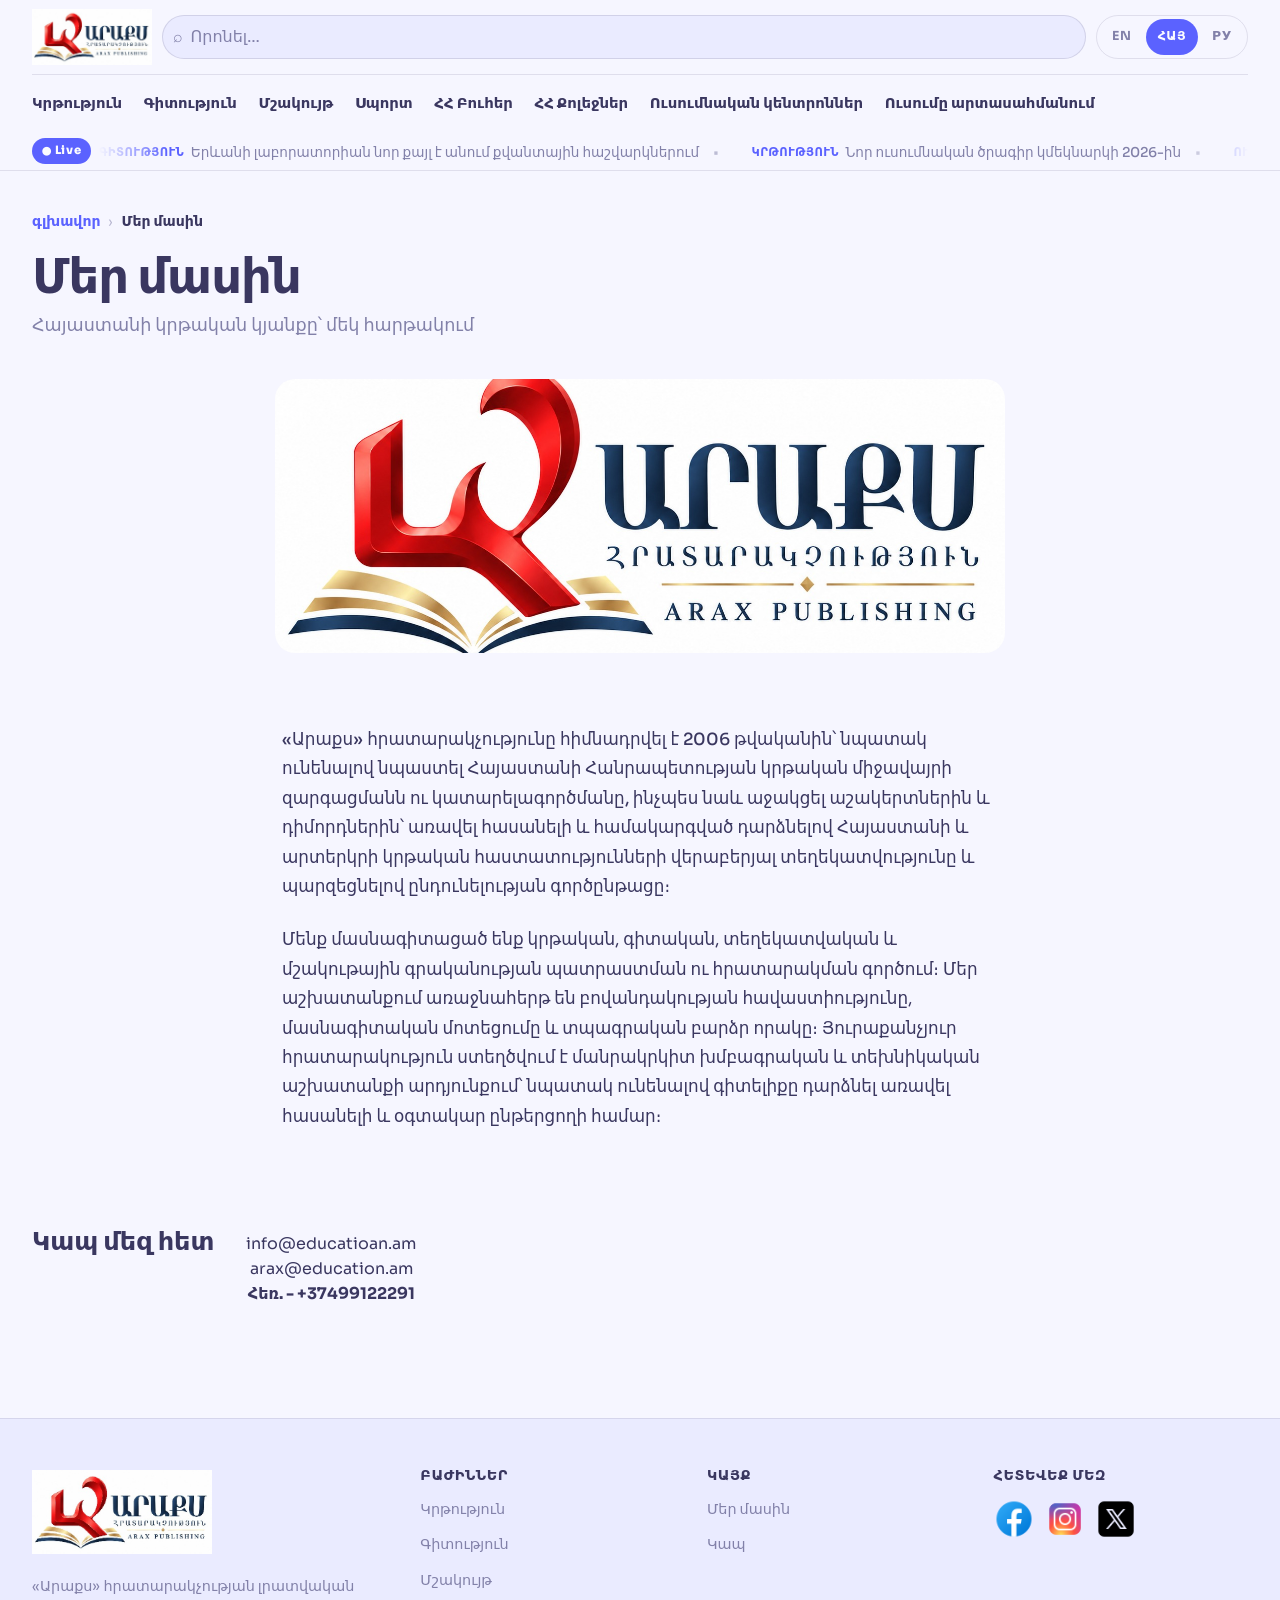
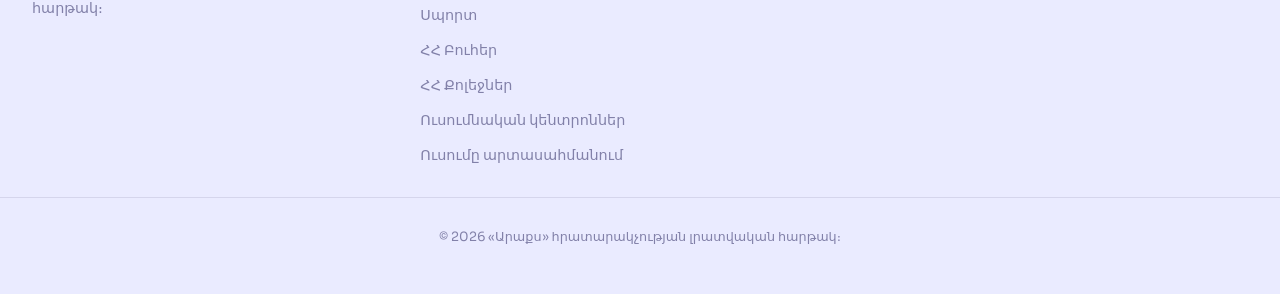
==== commit d367f9d8: "Add files via upload" ====
--- a/about.html
+++ b/about.html
@@ -5,7 +5,7 @@
     <meta charset="UTF-8" />
     <meta name="viewport" content="width=device-width, initial-scale=1" />
     <title>Լույս · Luys — Մեր մասին</title>
-    <meta name="description" content="Լույս · Luys — Մեր մասին։ Անկախ լրատվական հարթակ՝ երկու լեզվով։" />
+    <meta name="description" content="Լույս · Luys — Մեր մասին։ Հայաստանի կրթական կյանքը՝ մեկ հարթակում։" />
 
     <link rel="preconnect" href="https://fonts.googleapis.com" />
     <link rel="preconnect" href="https://fonts.gstatic.com" crossorigin />
@@ -17,11 +17,11 @@
     <link rel="stylesheet" href="about/about.css" />
 
     <script>
-      document.documentElement.classList.add("is-loading");
-      document.addEventListener("DOMContentLoaded", () => {
-        document.body.classList.add("is-loading");
-        setTimeout(() => document.body.classList.remove("is-loading"), 3000);
-      });
+        document.documentElement.classList.add("is-loading");
+        document.addEventListener("DOMContentLoaded", () => {
+            document.body.classList.add("is-loading");
+            setTimeout(() => document.body.classList.remove("is-loading"), 3000);
+        });
     </script>
 </head>
 
@@ -32,14 +32,14 @@
         <section class="about-hero">
             <div class="container">
                 <nav class="breadcrumbs" aria-label="Breadcrumbs">
-                    <a href="index.html" data-i18n="backHome">Վերադառնալ գլխավոր</a>
+                    <a href="index.html" data-i18n="backHome">Գլխավոր</a>
                     <span class="breadcrumbs__sep">›</span>
                     <span id="breadcrumbsCurrent" data-i18n="about">Մեր մասին</span>
                 </nav>
 
                 <h1 class="about-hero__title" data-i18n="aboutTitle">Մեր մասին</h1>
                 <p class="about-hero__subtitle" data-i18n="aboutSubtitle">
-                    Անկախ լրատվական հարթակ՝ երկու լեզվով
+                    Հայաստանի կրթական կյանքը՝ մեկ հարթակում
                 </p>
             </div>
         </section>
@@ -48,8 +48,8 @@
         <section class="about-banner">
             <div class="container">
                 <figure class="about-banner__media">
-                    <img id="aboutBanner" src="lead.jpg" width="1600" height="900"
-                         alt="" loading="lazy" />
+                    <img id="aboutBanner" src="assets/araqs_big_logo.jpeg" width="1600" height="900" alt=""
+                        loading="lazy" />
                 </figure>
             </div>
         </section>
@@ -59,15 +59,6 @@
             <div class="container about-body__inner">
                 <p class="about-body__lead" id="aboutBody1"></p>
                 <p id="aboutBody2"></p>
-                <p id="aboutBody3"></p>
-            </div>
-        </section>
-
-        <!-- TEAM -->
-        <section class="about-team">
-            <div class="container">
-                <h2 class="about-team__title" id="aboutTeamTitle"></h2>
-                <div class="about-team__grid" id="aboutTeamGrid"></div>
             </div>
         </section>
 
@@ -75,7 +66,13 @@
         <section class="about-contacts">
             <div class="container about-contacts__inner">
                 <h2 class="about-contacts__title" id="aboutContactsTitle"></h2>
-                <div class="about-contacts__socials" id="aboutSocials"></div>
+                <p>
+                    info@educatioan.am
+                    <br>
+                    arax@education.am
+                    <br>
+                    <b><span id="tell">Հեռ</span> - +37499122291</b>
+                </p>
             </div>
         </section>
 
--- a/styles.css
+++ b/styles.css
@@ -290,9 +290,6 @@
   .brand {
     grid-area: brand;
   }
-  .brand__tagline {
-    display: none;
-  }
   .search {
     grid-area: search;
   }
@@ -351,18 +348,6 @@
 @media (hover: hover) {
   .brand:hover .brand__dot {
     transform: scale(1.6);
-  }
-}
-.brand__tagline {
-  color: var(--muted-foreground);
-  font-size: 0.85rem;
-  display: none;
-  white-space: nowrap;
-}
-
-@media (min-width: 900px) {
-  .brand__tagline {
-    display: inline;
   }
 }
 /* Поиск */
@@ -383,7 +368,7 @@
 
 @media (min-width: 768px) {
   .search {
-    padding: 0.45rem 0.5rem 0.45rem 0.95rem;
+    padding: 0 10px;
   }
 }
 .search:focus-within {
@@ -396,6 +381,10 @@
   color: var(--muted-foreground);
   font-size: 1rem;
   flex-shrink: 0;
+}
+
+.brand__name {
+  width: 120px;
 }
 
 .search input {
@@ -670,6 +659,7 @@
   overflow: hidden;
   border-radius: 0.9rem;
   aspect-ratio: 16/10;
+  max-width: 650px;
 }
 
 @media (min-width: 480px) {
@@ -1265,6 +1255,10 @@
     gap: 2rem;
   }
 }
+.footer__col .brand {
+  max-width: 180px;
+}
+
 .footer__col h4 {
   font-size: 0.9rem;
   font-weight: 800;
@@ -1578,6 +1572,10 @@
   font-weight: 800;
   letter-spacing: -0.01em;
   color: var(--ink);
+  width: 100%;
+  display: flex;
+  align-items: center;
+  justify-content: space-between;
 }
 
 .slider-head__subtitle {
--- a/about/about.css
+++ b/about/about.css
@@ -38,7 +38,8 @@
 }
 
 .about-banner__media {
-  margin: 0;
+  max-width: 60%;
+  margin: 0 auto;
   overflow: hidden;
   border-radius: 1rem;
   aspect-ratio: 16/7;
@@ -98,89 +99,6 @@
     font-size: 1.3rem;
   }
 }
-/* ---------- TEAM ---------- */
-.about-team {
-  padding-block: 2rem;
-  background: var(--mist);
-}
-
-@media (min-width: 768px) {
-  .about-team {
-    padding-block: 3rem;
-  }
-}
-.about-team__title {
-  font-size: clamp(1.25rem, 4vw, 1.8rem);
-  font-weight: 800;
-  text-align: center;
-  margin: 0 0 1.75rem;
-  color: var(--ink);
-}
-
-.about-team__grid {
-  display: grid;
-  grid-template-columns: repeat(2, 1fr);
-  gap: 1.25rem;
-}
-
-@media (min-width: 700px) {
-  .about-team__grid {
-    grid-template-columns: repeat(4, 1fr);
-    gap: 1.5rem;
-  }
-}
-.about-team__card {
-  text-align: center;
-  background: var(--card);
-  border-radius: 1rem;
-  padding: 1.25rem 0.85rem;
-  transition: transform 0.35s var(--ease), box-shadow 0.35s var(--ease);
-}
-
-@media (hover: hover) {
-  .about-team__card:hover {
-    transform: translateY(-4px);
-    box-shadow: 0 20px 40px -20px color-mix(in oklab, var(--primary) 40%, transparent);
-  }
-}
-.about-team__avatar {
-  width: 92px;
-  height: 92px;
-  border-radius: 50%;
-  overflow: hidden;
-  margin: 0 auto 0.85rem;
-  background: var(--muted);
-  border: 3px solid var(--primary);
-}
-
-@media (min-width: 640px) {
-  .about-team__avatar {
-    width: 108px;
-    height: 108px;
-  }
-}
-.about-team__avatar img {
-  width: 100%;
-  height: 100%;
-  -o-object-fit: cover;
-     object-fit: cover;
-  display: block;
-}
-
-.about-team__name {
-  font-family: var(--font-display);
-  font-size: 1rem;
-  font-weight: 700;
-  margin: 0 0 0.25rem;
-  color: var(--ink);
-}
-
-.about-team__role {
-  font-size: 0.85rem;
-  color: var(--muted-foreground);
-  margin: 0;
-}
-
 /* ---------- CONTACTS ---------- */
 .about-contacts {
   padding-block: 2.5rem 3.5rem;
@@ -193,6 +111,14 @@
 }
 .about-contacts__inner {
   text-align: center;
+  display: flex;
+}
+.about-contacts__inner p {
+  margin: 0;
+  margin-top: 0.3rem;
+}
+.about-contacts__inner .about-contacts__title {
+  margin-right: 2rem;
 }
 
 .about-contacts__title {
@@ -202,45 +128,33 @@
   color: var(--ink);
 }
 
-.about-contacts__socials {
+/* Хлебные крошки */
+.breadcrumbs {
   display: flex;
   flex-wrap: wrap;
-  justify-content: center;
-  gap: 0.75rem;
+  align-items: center;
+  gap: 0.5rem;
+  font-size: 0.88rem;
+  color: var(--muted-foreground);
+  margin-bottom: 1rem;
 }
 
-.about-contacts__socials a {
-  display: inline-flex;
-  align-items: center;
-  justify-content: center;
-  gap: 0.5rem;
-  min-height: 48px;
-  padding: 0.75rem 1.35rem;
-  border-radius: 999px;
-  background: var(--card);
-  border: 1.5px solid var(--border);
-  color: var(--ink);
-  font-weight: 700;
-  font-size: 0.9rem;
+.breadcrumbs a {
+  color: var(--primary);
+  font-weight: 600;
   text-decoration: none;
-  transition: transform 0.25s var(--ease), background 0.25s var(--ease), color 0.25s var(--ease), border-color 0.25s var(--ease);
 }
 
 @media (hover: hover) {
-  .about-contacts__socials a:hover {
-    transform: translateY(-2px);
-    background: var(--primary);
-    border-color: var(--primary);
-    color: var(--primary-foreground);
+  .breadcrumbs a:hover {
+    text-decoration: underline;
   }
 }
-.about-contacts__socials a:active {
-  transform: scale(0.98);
+.breadcrumbs__sep {
+  opacity: 0.55;
 }
 
-.about-contacts__socials .abbr {
-  font-size: 0.75rem;
-  font-weight: 800;
-  letter-spacing: 0.04em;
-  opacity: 0.9;
+#breadcrumbsCurrent {
+  color: var(--ink);
+  font-weight: 700;
 }/*# sourceMappingURL=about.css.map */
